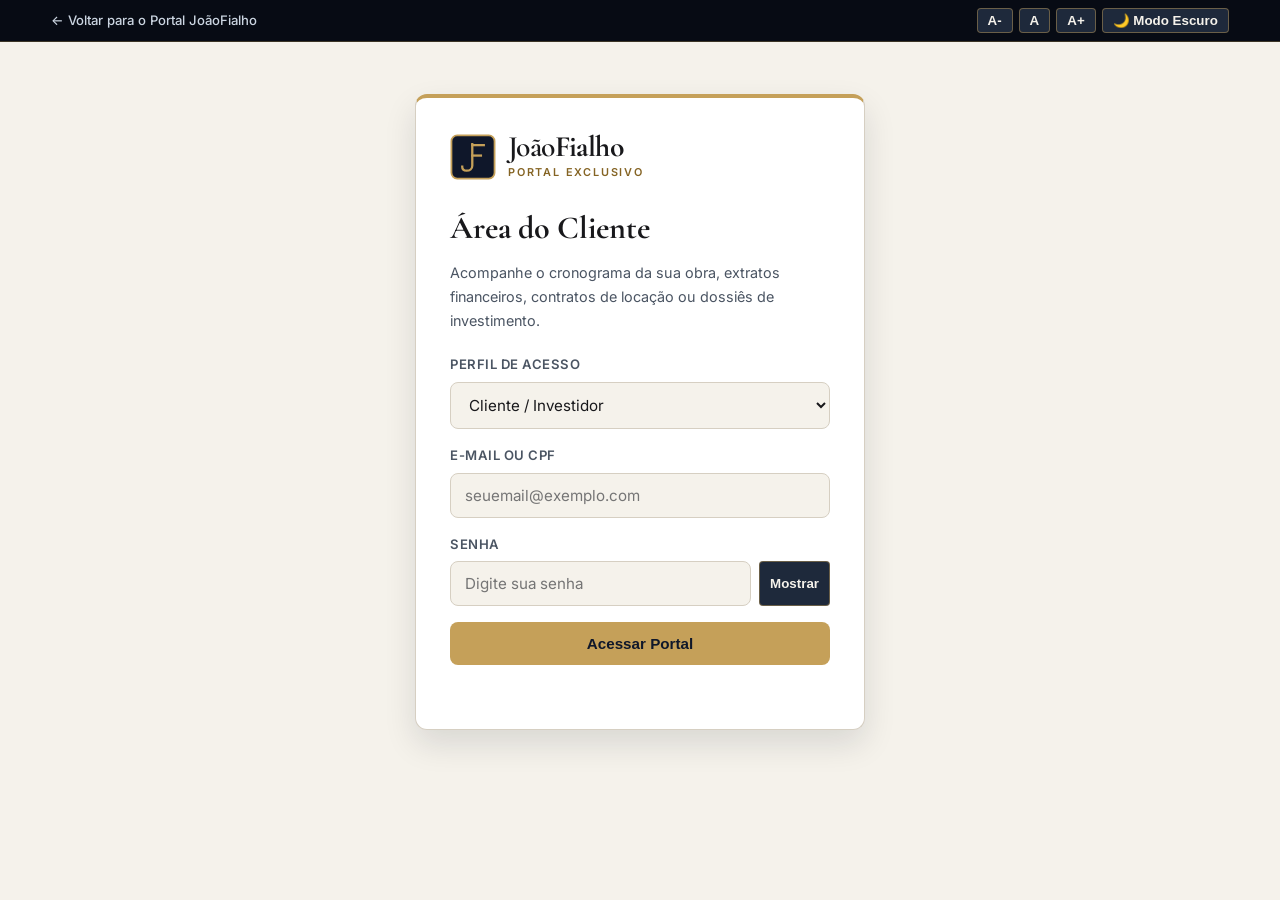
==== login.html @ 42f38933 "feat(branding): aplica identidade visual JoaoFialho (Rota B - Luxo e Exclusividade)" ====
<!DOCTYPE html>
<html lang="pt-BR" data-theme="light">
<head>
  <meta charset="UTF-8">
  <meta name="viewport" content="width=device-width, initial-scale=1.0">
  <title>Portal do Cliente | JoãoFialho Incorporações & Imóveis</title>
  <link rel="preconnect" href="https://fonts.googleapis.com">
  <link rel="preconnect" href="https://fonts.gstatic.com" crossorigin>
  <link href="https://fonts.googleapis.com/css2?family=Cormorant+Garamond:wght@600;700&family=Inter:wght@400;500;600;700&display=swap" rel="stylesheet">
  <link rel="stylesheet" href="./css/variables.css">
  <link rel="stylesheet" href="./css/style.css">
</head>
<body>

  <a href="#login-principal" class="skip-link">Pular para o formulário de acesso</a>

  <div class="a11y-bar" role="region" aria-label="Ferramentas de Acessibilidade">
    <div class="container a11y-bar__content">
      <a href="index.html" class="a11y-bar__label" style="text-decoration: none;">← Voltar para o Portal JoãoFialho</a>
      <div class="a11y-bar__controls">
        <button type="button" id="btn-font-decrease" class="btn-a11y" aria-label="Diminuir fonte">A-</button>
        <button type="button" id="btn-font-reset" class="btn-a11y" aria-label="Fonte padrão">A</button>
        <button type="button" id="btn-font-increase" class="btn-a11y" aria-label="Aumentar fonte">A+</button>
        <button type="button" id="btn-theme-toggle" class="btn-a11y" aria-pressed="false">🌙 Modo Escuro</button>
      </div>
    </div>
  </div>

  <main id="login-principal" class="login-wrapper">
    <section class="login-card" aria-labelledby="login-titulo">
      <a href="index.html" class="brand" style="margin-bottom: 20px;">
        <svg class="brand__monogram" viewBox="0 0 64 64" fill="none" aria-hidden="true">
          <rect x="2" y="2" width="60" height="60" rx="8" fill="#0F172A" stroke="#C5A059" stroke-width="2.5"/>
          <path d="M31 14V44C31 48.5 27.5 51 23 51C19.5 51 17 48.8 17 45.5" stroke="#C5A059" stroke-width="3.2" stroke-linecap="square"/>
          <path d="M31 15.5H47" stroke="#C5A059" stroke-width="3.2" stroke-linecap="square"/>
          <path d="M31 30H43" stroke="#C5A059" stroke-width="3.2" stroke-linecap="square"/>
        </svg>
        <div>
          <div class="brand__wordmark"><span>João</span><strong>Fialho</strong></div>
          <span class="brand__sub">Portal Exclusivo</span>
        </div>
      </a>

      <h1 id="login-titulo">Área do Cliente</h1>
      <p class="login-card__sub">Acompanhe o cronograma da sua obra, extratos financeiros, contratos de locação ou dossiês de investimento.</p>

      <form id="login-form" class="login-form">
        <div class="form-group">
          <label for="login-perfil">Perfil de Acesso</label>
          <select id="login-perfil">
            <option value="Cliente / Investidor">Cliente / Investidor</option>
            <option value="Locatário / Proprietário">Locatário / Proprietário</option>
            <option value="Corretor Associado (CRECI)">Corretor Associado (CRECI)</option>
          </select>
        </div>

        <div class="form-group">
          <label for="login-email">E-mail ou CPF</label>
          <input type="text" id="login-email" placeholder="seuemail@exemplo.com" required>
        </div>

        <div class="form-group">
          <label for="login-senha">Senha</label>
          <div class="password-row">
            <input type="password" id="login-senha" placeholder="Digite sua senha" required>
            <button type="button" id="btn-toggle-pass" class="btn-a11y" aria-label="Mostrar ou ocultar senha">Mostrar</button>
          </div>
        </div>

        <button type="submit" class="btn-cta">Acessar Portal</button>
        <p id="login-feedback" class="search-feedback" aria-live="polite"></p>
      </form>
    </section>
  </main>

  <script src="./js/main.js"></script>
</body>
</html>
---- css/variables.css ----
/* ==========================================================================
   TOKENS DE DESIGN — JOÃOFIAHLO (ROTA B: LUXO E EXCLUSIVIDADE)
   Por que: Transmitir solidez patrimonial, discrição e alto padrão através
   de Azul-Petróleo, Verde-Esmeralda, Dourado Champagne e Areia Travertino,
   preservando contraste WCAG 2.1 (AA/AAA) nos modos claro e escuro.
   ========================================================================== */

:root {
  --color-primary: #0F172A;
  --color-primary-deep: #070B14;
  --color-primary-hover: #1E293B;
  --color-secondary: #064E3B;
  --color-accent: #C5A059;
  --color-accent-hover: #B08B43;
  --color-accent-text: #856424;

  --bg-page: #F5F2EB;
  --bg-surface: #FFFFFF;
  --bg-surface-alt: #EBE6DC;
  --text-main: #18181B;
  --text-muted: #4B5563;
  --text-on-primary: #F5F2EB;
  --text-on-accent: #0F172A;
  --border-color: #D6CFC2;

  --badge-planta-bg: #FEF3C7;
  --badge-planta-text: #78350F;
  --badge-obras-bg: #E2E8F0;
  --badge-obras-text: #0F172A;
  --badge-pronto-bg: #DCFCE7;
  --badge-pronto-text: #064E3B;

  --font-display: 'Cormorant Garamond', Georgia, serif;
  --font-family-base: 'Inter', 'Segoe UI', system-ui, -apple-system, sans-serif;
  --font-size-root: 16px;
  --radius-sm: 4px;
  --radius-md: 8px;
  --radius-lg: 12px;
  --shadow-sm: 0 2px 10px rgba(15, 23, 42, 0.06);
  --shadow-card: 0 14px 32px rgba(15, 23, 42, 0.12);
}

[data-theme="dark"] {
  --color-accent-text: #E2C275;

  --bg-page: #090D16;
  --bg-surface: #111827;
  --bg-surface-alt: #182235;
  --text-main: #F5F2EB;
  --text-muted: #CBD5E1;
  --border-color: #2A364F;

  --badge-planta-bg: #78350F;
  --badge-planta-text: #FEF3C7;
  --badge-obras-bg: #1E293B;
  --badge-obras-text: #E2C275;
  --badge-pronto-bg: #064E3B;
  --badge-pronto-text: #D1FAE5;

  --shadow-sm: 0 2px 10px rgba(0, 0, 0, 0.40);
  --shadow-card: 0 14px 32px rgba(0, 0, 0, 0.60);
}
---- css/style.css ----
* {
  box-sizing: border-box;
  margin: 0;
  padding: 0;
}

html {
  font-size: var(--font-size-root);
  scroll-behavior: smooth;
}

body {
  font-family: var(--font-family-base);
  background-color: var(--bg-page);
  color: var(--text-main);
  line-height: 1.65;
  transition: background-color 0.25s ease, color 0.25s ease;
}

.container {
  width: 92%;
  max-width: 1200px;
  margin: 0 auto;
}

:focus-visible {
  outline: 3px solid var(--color-accent);
  outline-offset: 3px;
}

.skip-link {
  position: absolute;
  top: -100px;
  left: 16px;
  background: var(--color-accent);
  color: var(--text-on-accent);
  padding: 10px 18px;
  font-weight: 700;
  border-radius: var(--radius-md);
  text-decoration: none;
  z-index: 1000;
}

.skip-link:focus {
  top: 16px;
}

/* Barra de Acessibilidade */
.a11y-bar {
  background-color: var(--color-primary-deep);
  color: #E2E8F0;
  border-bottom: 1px solid rgba(197, 160, 89, 0.28);
  padding: 8px 0;
  font-size: 0.82rem;
}

.a11y-bar__content {
  display: flex;
  justify-content: space-between;
  align-items: center;
  flex-wrap: wrap;
  gap: 8px;
}

.a11y-bar__label {
  font-weight: 500;
  color: #CBD5E1;
}

.a11y-bar__controls {
  display: flex;
  gap: 6px;
  align-items: center;
}

.btn-a11y {
  background-color: #1E293B;
  color: #F5F2EB;
  border: 1px solid rgba(197, 160, 89, 0.45);
  padding: 4px 10px;
  border-radius: var(--radius-sm);
  font-weight: 600;
  cursor: pointer;
}

.btn-a11y:hover {
  border-color: var(--color-accent);
  color: var(--color-accent);
}

/* Cabeçalho Institucional JoãoFialho */
.site-header {
  background-color: var(--bg-surface);
  border-bottom: 1px solid var(--border-color);
  padding: 16px 0;
  position: sticky;
  top: 0;
  z-index: 900;
  box-shadow: var(--shadow-sm);
}

.site-header__content {
  display: flex;
  justify-content: space-between;
  align-items: center;
  flex-wrap: wrap;
  gap: 16px;
}

.brand {
  display: flex;
  align-items: center;
  gap: 12px;
  text-decoration: none;
  color: var(--text-main);
}

.brand__monogram {
  width: 46px;
  height: 46px;
  flex-shrink: 0;
}

.brand__wordmark {
  font-family: var(--font-display);
  font-size: 1.85rem;
  line-height: 1;
  letter-spacing: -0.02em;
}

.brand__wordmark span {
  font-weight: 600;
}

.brand__wordmark strong {
  font-weight: 700;
}

.brand__sub {
  display: block;
  font-family: var(--font-family-base);
  font-size: 0.68rem;
  font-weight: 600;
  text-transform: uppercase;
  letter-spacing: 1.8px;
  color: var(--color-accent-text);
  margin-top: 3px;
}

.main-nav__list {
  display: flex;
  list-style: none;
  gap: 24px;
  flex-wrap: wrap;
}

.main-nav__link {
  text-decoration: none;
  color: var(--text-main);
  font-weight: 500;
  font-size: 0.92rem;
  transition: color 0.2s ease;
}

.main-nav__link:hover {
  color: var(--color-accent-text);
}

.header-actions {
  display: flex;
  align-items: center;
  gap: 12px;
}

.btn-outline {
  border: 1px solid var(--color-accent);
  color: var(--text-main);
  background: transparent;
  text-decoration: none;
  padding: 9px 16px;
  border-radius: var(--radius-md);
  font-weight: 600;
  font-size: 0.88rem;
}

.btn-outline:hover {
  background-color: rgba(197, 160, 89, 0.12);
}

.btn-login {
  background-color: var(--color-primary);
  color: var(--text-on-primary);
  border: 1px solid var(--color-accent);
  text-decoration: none;
  padding: 9px 18px;
  border-radius: var(--radius-md);
  font-weight: 600;
  font-size: 0.88rem;
}

.btn-login:hover {
  background-color: var(--color-primary-hover);
}

/* Hero Banner Editorial */
.hero {
  background: linear-gradient(135deg, var(--color-primary-deep) 0%, var(--color-primary) 55%, var(--color-secondary) 100%);
  color: var(--text-on-primary);
  padding: 64px 0 76px;
  border-bottom: 3px solid var(--color-accent);
}

.hero__eyebrow {
  display: inline-block;
  border: 1px solid var(--color-accent);
  background-color: rgba(197, 160, 89, 0.14);
  color: #E2C275;
  font-weight: 600;
  font-size: 0.78rem;
  text-transform: uppercase;
  letter-spacing: 1.6px;
  padding: 6px 14px;
  border-radius: var(--radius-sm);
  margin-bottom: 18px;
}

.hero__title {
  font-family: var(--font-display);
  font-size: clamp(2.35rem, 4.5vw, 3.45rem);
  line-height: 1.1;
  max-width: 820px;
  margin-bottom: 16px;
  font-weight: 700;
}

.highlight-text {
  color: #E2C275;
  font-style: italic;
}

.hero__subtitle {
  font-size: 1.05rem;
  max-width: 660px;
  margin-bottom: 30px;
  color: #E2E8F0;
}

.hero__stats {
  display: flex;
  gap: 32px;
  flex-wrap: wrap;
  margin-bottom: 32px;
  padding-top: 16px;
  border-top: 1px solid rgba(197, 160, 89, 0.3);
}

.hero__stat strong {
  display: block;
  font-family: var(--font-display);
  font-size: 1.85rem;
  color: #E2C275;
  line-height: 1.1;
}

.hero__stat span {
  font-size: 0.84rem;
  color: #CBD5E1;
}

/* Barra de Pesquisa WImóveis + Acabamento Alto Padrão */
.search-widget {
  background-color: var(--bg-surface);
  color: var(--text-main);
  border-radius: var(--radius-lg);
  padding: 26px;
  box-shadow: var(--shadow-card);
  border: 1px solid var(--border-color);
}

.search-tabs {
  display: flex;
  gap: 8px;
  margin-bottom: 20px;
  border-bottom: 1px solid var(--border-color);
  padding-bottom: 12px;
  flex-wrap: wrap;
}

.search-tab {
  background-color: transparent;
  color: var(--text-muted);
  border: 1px solid transparent;
  padding: 8px 18px;
  border-radius: var(--radius-md);
  font-weight: 600;
  font-size: 0.92rem;
  cursor: pointer;
}

.search-tab.is-active {
  background-color: var(--color-primary);
  color: #F5F2EB;
  border-color: var(--color-accent);
}

.search-form {
  display: grid;
  grid-template-columns: 1.4fr 1fr 1fr auto;
  gap: 14px;
  align-items: end;
}

@media (max-width: 860px) {
  .search-form {
    grid-template-columns: 1fr;
  }
}

.form-group {
  display: flex;
  flex-direction: column;
  gap: 6px;
}

.form-group label {
  font-weight: 600;
  font-size: 0.82rem;
  text-transform: uppercase;
  letter-spacing: 0.5px;
  color: var(--text-muted);
}

.form-group input,
.form-group select,
.form-group textarea {
  padding: 12px 14px;
  border: 1px solid var(--border-color);
  border-radius: var(--radius-md);
  background-color: var(--bg-page);
  color: var(--text-main);
  font-size: 0.95rem;
  font-family: inherit;
}

.btn-cta {
  display: inline-block;
  background-color: var(--color-accent);
  color: var(--text-on-accent);
  border: none;
  padding: 13px 26px;
  border-radius: var(--radius-md);
  font-size: 0.95rem;
  font-weight: 700;
  text-decoration: none;
  cursor: pointer;
  transition: background-color 0.2s ease;
  white-space: nowrap;
}

.btn-cta:hover {
  background-color: var(--color-accent-hover);
}

.search-feedback {
  margin-top: 14px;
  font-weight: 600;
  font-size: 0.9rem;
  color: var(--color-accent-text);
}

/* Seções */
.section {
  padding: 68px 0;
}

.section--alt {
  background-color: var(--bg-surface-alt);
  border-top: 1px solid var(--border-color);
  border-bottom: 1px solid var(--border-color);
}

.section-header {
  display: flex;
  justify-content: space-between;
  align-items: flex-end;
  flex-wrap: wrap;
  gap: 16px;
  margin-bottom: 36px;
}

.section-header__tag {
  display: inline-block;
  font-size: 0.78rem;
  font-weight: 700;
  text-transform: uppercase;
  letter-spacing: 1.5px;
  color: var(--color-accent-text);
  margin-bottom: 6px;
}

.section-header__title {
  font-family: var(--font-display);
  font-size: 2.25rem;
  font-weight: 700;
  line-height: 1.15;
  color: var(--text-main);
}

.section-header__desc {
  color: var(--text-muted);
  max-width: 580px;
  font-size: 0.96rem;
}

/* Carrossel de Lançamentos */
.carousel {
  background-color: var(--bg-surface);
  border: 1px solid var(--border-color);
  border-radius: var(--radius-lg);
  overflow: hidden;
  box-shadow: var(--shadow-card);
}

.carousel__slide {
  display: none;
  grid-template-columns: 1.15fr 1fr;
}

.carousel__slide.is-active {
  display: grid;
}

@media (max-width: 820px) {
  .carousel__slide.is-active {
    grid-template-columns: 1fr;
  }
}

.carousel__visual {
  min-height: 330px;
  display: flex;
  align-items: center;
  justify-content: center;
  padding: 28px;
}

.carousel__visual--1 {
  background: linear-gradient(135deg, #070B14, #0F172A);
}

.carousel__visual--2 {
  background: linear-gradient(135deg, #064E3B, #0F172A);
}

.carousel__visual--3 {
  background: linear-gradient(135deg, #1E293B, #070B14);
}

.carousel__body {
  padding: 36px;
  display: flex;
  flex-direction: column;
  justify-content: center;
  gap: 14px;
}

.stage-badge {
  display: inline-block;
  width: fit-content;
  padding: 5px 12px;
  border-radius: var(--radius-sm);
  font-size: 0.75rem;
  font-weight: 700;
  text-transform: uppercase;
  letter-spacing: 0.6px;
}

.stage-badge--planta {
  background-color: var(--badge-planta-bg);
  color: var(--badge-planta-text);
}

.stage-badge--obras {
  background-color: var(--badge-obras-bg);
  color: var(--badge-obras-text);
}

.stage-badge--pronto {
  background-color: var(--badge-pronto-bg);
  color: var(--badge-pronto-text);
}

.carousel__title {
  font-family: var(--font-display);
  font-size: 1.95rem;
  font-weight: 700;
  line-height: 1.15;
}

.carousel__location {
  font-weight: 600;
  font-size: 0.9rem;
  color: var(--color-accent-text);
}

.carousel__specs {
  display: flex;
  gap: 18px;
  flex-wrap: wrap;
  font-size: 0.88rem;
  font-weight: 600;
  padding: 12px 0;
  border-top: 1px solid var(--border-color);
  border-bottom: 1px solid var(--border-color);
}

.carousel__controls {
  display: flex;
  justify-content: space-between;
  align-items: center;
  padding: 14px 28px;
  background-color: var(--bg-surface-alt);
  border-top: 1px solid var(--border-color);
}

.carousel__dots {
  display: flex;
  gap: 8px;
}

.carousel__dot {
  width: 11px;
  height: 11px;
  border-radius: 50%;
  border: 2px solid var(--color-accent);
  background: transparent;
  cursor: pointer;
}

.carousel__dot.is-active {
  background-color: var(--color-accent);
}

.carousel__arrows {
  display: flex;
  gap: 8px;
}

.btn-carousel {
  background-color: var(--bg-surface);
  color: var(--text-main);
  border: 1px solid var(--border-color);
  padding: 6px 14px;
  border-radius: var(--radius-sm);
  font-weight: 600;
  font-size: 0.86rem;
  cursor: pointer;
}

.btn-carousel:hover {
  border-color: var(--color-accent);
}

/* Grade de Imóveis */
.properties-grid {
  display: grid;
  grid-template-columns: repeat(auto-fill, minmax(335px, 1fr));
  gap: 24px;
}

.property-card {
  background-color: var(--bg-surface);
  border: 1px solid var(--border-color);
  border-radius: var(--radius-lg);
  overflow: hidden;
  box-shadow: var(--shadow-sm);
  display: flex;
  flex-direction: column;
  transition: transform 0.2s ease, box-shadow 0.2s ease;
}

.property-card:hover {
  transform: translateY(-4px);
  box-shadow: var(--shadow-card);
}

.property-card.is-hidden {
  display: none;
}

.property-card__media {
  position: relative;
  height: 190px;
  background: linear-gradient(135deg, #0F172A, #1E293B);
  display: flex;
  align-items: center;
  justify-content: center;
  padding: 16px;
  border-bottom: 2px solid var(--color-accent);
}

.property-card__tag {
  position: absolute;
  top: 12px;
  left: 12px;
  background-color: var(--color-accent);
  color: var(--text-on-accent);
  font-size: 0.72rem;
  font-weight: 700;
  padding: 4px 10px;
  border-radius: var(--radius-sm);
  text-transform: uppercase;
  letter-spacing: 0.5px;
}

.btn-fav {
  position: absolute;
  top: 12px;
  right: 12px;
  background-color: rgba(15, 23, 42, 0.85);
  color: #F5F2EB;
  border: 1px solid var(--color-accent);
  width: 36px;
  height: 36px;
  border-radius: 50%;
  font-size: 1.05rem;
  cursor: pointer;
  display: flex;
  align-items: center;
  justify-content: center;
}

.btn-fav.is-saved {
  background-color: var(--color-accent);
  color: var(--text-on-accent);
}

.property-card__body {
  padding: 22px;
  display: flex;
  flex-direction: column;
  gap: 10px;
  flex: 1;
}

.property-card__neighborhood {
  font-size: 0.78rem;
  font-weight: 700;
  color: var(--color-accent-text);
  text-transform: uppercase;
  letter-spacing: 0.8px;
}

.property-card__title {
  font-family: var(--font-display);
  font-size: 1.4rem;
  font-weight: 700;
  line-height: 1.2;
}

.property-card__address {
  font-size: 0.88rem;
  color: var(--text-muted);
}

.property-card__features {
  display: flex;
  gap: 14px;
  flex-wrap: wrap;
  font-size: 0.84rem;
  font-weight: 600;
  color: var(--text-muted);
  padding: 10px 0;
  border-top: 1px solid var(--border-color);
  border-bottom: 1px solid var(--border-color);
}

.property-card__footer {
  display: flex;
  justify-content: space-between;
  align-items: center;
  margin-top: auto;
  padding-top: 8px;
}

.property-card__price strong {
  display: block;
  font-size: 1.2rem;
  color: var(--text-main);
}

.property-card__price span {
  font-size: 0.78rem;
  color: var(--text-muted);
}

.btn-card {
  background-color: var(--color-primary);
  color: #F5F2EB;
  border: 1px solid var(--color-accent);
  padding: 9px 14px;
  border-radius: var(--radius-md);
  font-weight: 600;
  font-size: 0.84rem;
  cursor: pointer;
}

.btn-card:hover {
  background-color: var(--color-primary-hover);
}

/* Cartões Explicativos */
.info-grid {
  display: grid;
  grid-template-columns: repeat(auto-fit, minmax(250px, 1fr));
  gap: 22px;
}

.info-card {
  background-color: var(--bg-surface);
  border: 1px solid var(--border-color);
  border-top: 3px solid var(--color-accent);
  border-radius: var(--radius-lg);
  padding: 26px;
  box-shadow: var(--shadow-sm);
}

.info-card__icon {
  font-family: var(--font-display);
  font-size: 1.65rem;
  font-weight: 700;
  color: var(--color-accent-text);
  margin-bottom: 10px;
}

.info-card h3 {
  font-family: var(--font-display);
  font-size: 1.35rem;
  margin-bottom: 8px;
}

.info-card p {
  font-size: 0.9rem;
  color: var(--text-muted);
}

/* Seção de Contato */
.contact-layout {
  display: grid;
  grid-template-columns: 1fr 1.2fr;
  gap: 32px;
  align-items: start;
}

@media (max-width: 820px) {
  .contact-layout {
    grid-template-columns: 1fr;
  }
}

.contact-panel {
  background: linear-gradient(145deg, var(--color-primary-deep), var(--color-primary));
  color: #F5F2EB;
  padding: 36px;
  border-radius: var(--radius-lg);
  border: 1px solid var(--color-accent);
}

.contact-panel h2 {
  font-family: var(--font-display);
  font-size: 2rem;
  margin-bottom: 12px;
  color: #E2C275;
}

.contact-panel p {
  color: #CBD5E1;
  margin-bottom: 22px;
  font-size: 0.95rem;
}

.contact-list {
  list-style: none;
  display: flex;
  flex-direction: column;
  gap: 12px;
  font-size: 0.92rem;
}

.contact-form-card {
  background-color: var(--bg-surface);
  border: 1px solid var(--border-color);
  border-radius: var(--radius-lg);
  padding: 30px;
  box-shadow: var(--shadow-card);
}

.contact-form-grid {
  display: grid;
  grid-template-columns: 1fr 1fr;
  gap: 14px;
}

@media (max-width: 600px) {
  .contact-form-grid {
    grid-template-columns: 1fr;
  }
}

.contact-form-grid .full-span {
  grid-column: 1 / -1;
}

/* Rodapé Corporativo */
.site-footer {
  background-color: var(--color-primary-deep);
  color: #F5F2EB;
  padding: 56px 0 24px;
  border-top: 3px solid var(--color-accent);
}

.footer-grid {
  display: grid;
  grid-template-columns: 1.4fr 1fr 1fr 1fr;
  gap: 28px;
  margin-bottom: 36px;
}

@media (max-width: 860px) {
  .footer-grid {
    grid-template-columns: 1fr 1fr;
  }
}

@media (max-width: 540px) {
  .footer-grid {
    grid-template-columns: 1fr;
  }
}

.footer-col h3 {
  font-size: 0.85rem;
  color: #E2C275;
  margin-bottom: 14px;
  text-transform: uppercase;
  letter-spacing: 1.2px;
}

.footer-col p,
.footer-col li {
  font-size: 0.88rem;
  color: #CBD5E1;
  margin-bottom: 8px;
}

.footer-col ul {
  list-style: none;
}

.footer-col a {
  color: #CBD5E1;
  text-decoration: none;
}

.footer-col a:hover {
  color: #E2C275;
}

.footer-bottom {
  border-top: 1px solid rgba(197, 160, 89, 0.25);
  padding-top: 20px;
  display: flex;
  justify-content: space-between;
  flex-wrap: wrap;
  gap: 12px;
  font-size: 0.82rem;
  color: #94A3B8;
}

/* Página de Login */
.login-wrapper {
  min-height: calc(100vh - 160px);
  display: flex;
  align-items: center;
  justify-content: center;
  padding: 48px 16px;
}

.login-card {
  width: 100%;
  max-width: 450px;
  background-color: var(--bg-surface);
  border: 1px solid var(--border-color);
  border-top: 4px solid var(--color-accent);
  border-radius: var(--radius-lg);
  padding: 34px;
  box-shadow: var(--shadow-card);
}

.login-card h1 {
  font-family: var(--font-display);
  font-size: 2rem;
  margin-bottom: 6px;
}

.login-card__sub {
  color: var(--text-muted);
  font-size: 0.9rem;
  margin-bottom: 22px;
}

.login-form {
  display: flex;
  flex-direction: column;
  gap: 16px;
}

.password-row {
  display: flex;
  gap: 8px;
}

.password-row input {
  flex: 1;
}
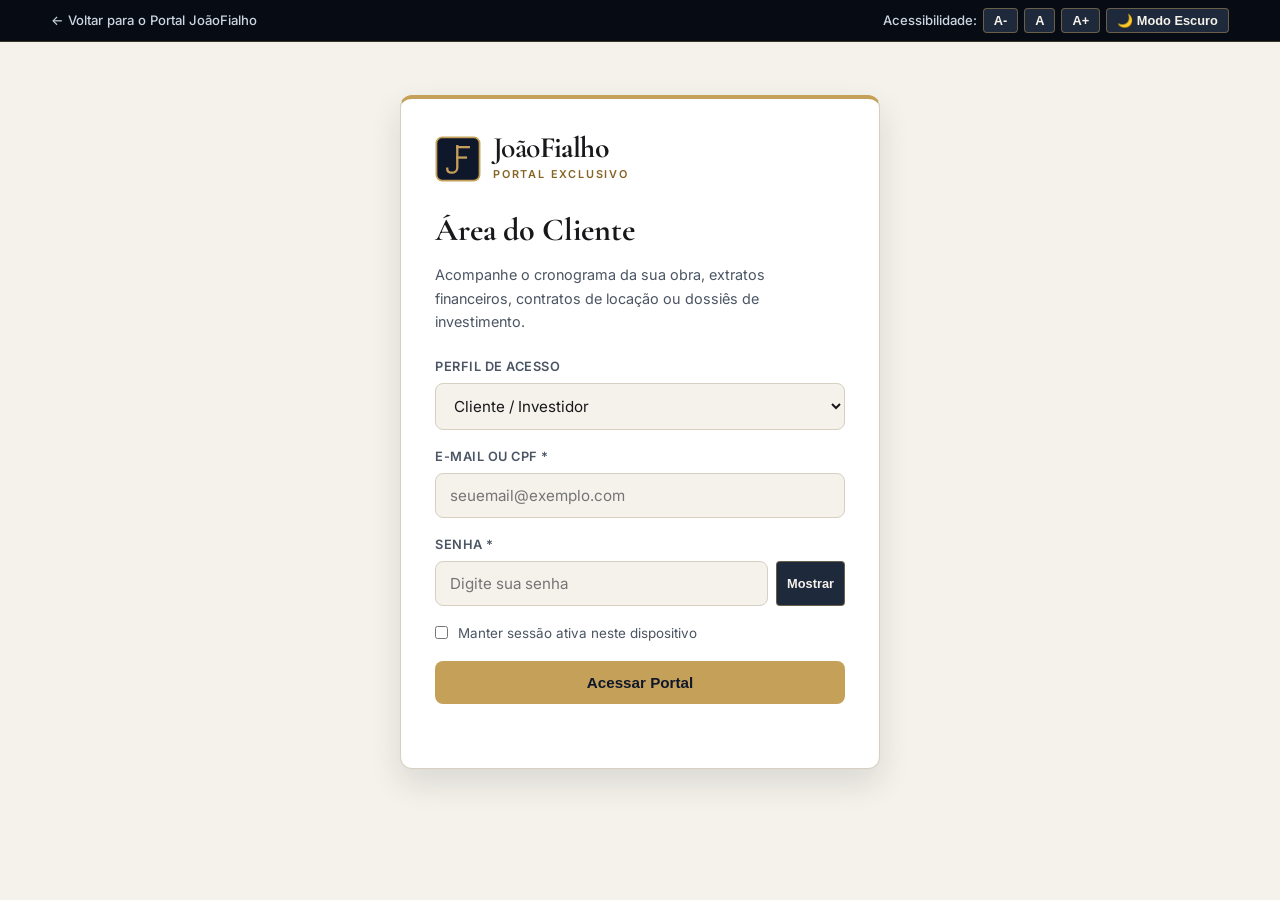
==== commit b9818e1c: "feat: conclui portal completo JoaoFialho (carrossel, vitrine, favoritos, contato e login)" ====
--- a/login.html
+++ b/login.html
@@ -18,6 +18,7 @@
     <div class="container a11y-bar__content">
       <a href="index.html" class="a11y-bar__label" style="text-decoration: none;">← Voltar para o Portal JoãoFialho</a>
       <div class="a11y-bar__controls">
+        <span class="a11y-bar__label">Acessibilidade:</span>
         <button type="button" id="btn-font-decrease" class="btn-a11y" aria-label="Diminuir fonte">A-</button>
         <button type="button" id="btn-font-reset" class="btn-a11y" aria-label="Fonte padrão">A</button>
         <button type="button" id="btn-font-increase" class="btn-a11y" aria-label="Aumentar fonte">A+</button>
@@ -55,21 +56,31 @@
         </div>
 
         <div class="form-group">
-          <label for="login-email">E-mail ou CPF</label>
+          <label for="login-email">E-mail ou CPF *</label>
           <input type="text" id="login-email" placeholder="seuemail@exemplo.com" required>
         </div>
 
         <div class="form-group">
-          <label for="login-senha">Senha</label>
+          <label for="login-senha">Senha *</label>
           <div class="password-row">
             <input type="password" id="login-senha" placeholder="Digite sua senha" required>
             <button type="button" id="btn-toggle-pass" class="btn-a11y" aria-label="Mostrar ou ocultar senha">Mostrar</button>
           </div>
         </div>
 
+        <div class="checkbox-row">
+          <input type="checkbox" id="login-lembrar">
+          <label for="login-lembrar">Manter sessão ativa neste dispositivo</label>
+        </div>
+
         <button type="submit" class="btn-cta">Acessar Portal</button>
         <p id="login-feedback" class="search-feedback" aria-live="polite"></p>
       </form>
+
+      <div id="portal-preview" class="portal-preview" hidden>
+        <h2 id="portal-preview-title">Resumo da Carteira</h2>
+        <ul id="portal-preview-list"></ul>
+      </div>
     </section>
   </main>
 
--- a/css/variables.css
+++ b/css/variables.css
@@ -1,10 +1,3 @@
-/* ==========================================================================
-   TOKENS DE DESIGN — JOÃOFIAHLO (ROTA B: LUXO E EXCLUSIVIDADE)
-   Por que: Transmitir solidez patrimonial, discrição e alto padrão através
-   de Azul-Petróleo, Verde-Esmeralda, Dourado Champagne e Areia Travertino,
-   preservando contraste WCAG 2.1 (AA/AAA) nos modos claro e escuro.
-   ========================================================================== */
-
 :root {
   --color-primary: #0F172A;
   --color-primary-deep: #070B14;
--- a/css/style.css
+++ b/css/style.css
@@ -71,6 +71,7 @@
   display: flex;
   gap: 6px;
   align-items: center;
+  flex-wrap: wrap;
 }
 
 .btn-a11y {
@@ -80,6 +81,7 @@
   padding: 4px 10px;
   border-radius: var(--radius-sm);
   font-weight: 600;
+  font-size: 0.8rem;
   cursor: pointer;
 }
 
@@ -150,7 +152,7 @@
 .main-nav__list {
   display: flex;
   list-style: none;
-  gap: 24px;
+  gap: 22px;
   flex-wrap: wrap;
 }
 
@@ -169,7 +171,7 @@
 .header-actions {
   display: flex;
   align-items: center;
-  gap: 12px;
+  gap: 10px;
 }
 
 .btn-outline {
@@ -177,14 +179,16 @@
   color: var(--text-main);
   background: transparent;
   text-decoration: none;
-  padding: 9px 16px;
+  padding: 9px 15px;
   border-radius: var(--radius-md);
   font-weight: 600;
-  font-size: 0.88rem;
-}
-
-.btn-outline:hover {
-  background-color: rgba(197, 160, 89, 0.12);
+  font-size: 0.86rem;
+  cursor: pointer;
+}
+
+.btn-outline:hover,
+.btn-outline.is-active {
+  background-color: rgba(197, 160, 89, 0.16);
 }
 
 .btn-login {
@@ -195,7 +199,7 @@
   padding: 9px 18px;
   border-radius: var(--radius-md);
   font-weight: 600;
-  font-size: 0.88rem;
+  font-size: 0.86rem;
 }
 
 .btn-login:hover {
@@ -206,7 +210,7 @@
 .hero {
   background: linear-gradient(135deg, var(--color-primary-deep) 0%, var(--color-primary) 55%, var(--color-secondary) 100%);
   color: var(--text-on-primary);
-  padding: 64px 0 76px;
+  padding: 60px 0 72px;
   border-bottom: 3px solid var(--color-accent);
 }
 
@@ -226,7 +230,7 @@
 
 .hero__title {
   font-family: var(--font-display);
-  font-size: clamp(2.35rem, 4.5vw, 3.45rem);
+  font-size: clamp(2.3rem, 4.4vw, 3.4rem);
   line-height: 1.1;
   max-width: 820px;
   margin-bottom: 16px;
@@ -239,9 +243,9 @@
 }
 
 .hero__subtitle {
-  font-size: 1.05rem;
-  max-width: 660px;
-  margin-bottom: 30px;
+  font-size: 1.04rem;
+  max-width: 670px;
+  margin-bottom: 28px;
   color: #E2E8F0;
 }
 
@@ -267,7 +271,7 @@
   color: #CBD5E1;
 }
 
-/* Barra de Pesquisa WImóveis + Acabamento Alto Padrão */
+/* Widget de Pesquisa WAI-ARIA */
 .search-widget {
   background-color: var(--bg-surface);
   color: var(--text-main);
@@ -324,7 +328,7 @@
 
 .form-group label {
   font-weight: 600;
-  font-size: 0.82rem;
+  font-size: 0.8rem;
   text-transform: uppercase;
   letter-spacing: 0.5px;
   color: var(--text-muted);
@@ -347,7 +351,7 @@
   background-color: var(--color-accent);
   color: var(--text-on-accent);
   border: none;
-  padding: 13px 26px;
+  padding: 13px 24px;
   border-radius: var(--radius-md);
   font-size: 0.95rem;
   font-weight: 700;
@@ -368,7 +372,7 @@
   color: var(--color-accent-text);
 }
 
-/* Seções */
+/* Seções Gerais */
 .section {
   padding: 68px 0;
 }
@@ -385,7 +389,7 @@
   align-items: flex-end;
   flex-wrap: wrap;
   gap: 16px;
-  margin-bottom: 36px;
+  margin-bottom: 34px;
 }
 
 .section-header__tag {
@@ -400,7 +404,7 @@
 
 .section-header__title {
   font-family: var(--font-display);
-  font-size: 2.25rem;
+  font-size: 2.2rem;
   font-weight: 700;
   line-height: 1.15;
   color: var(--text-main);
@@ -409,10 +413,10 @@
 .section-header__desc {
   color: var(--text-muted);
   max-width: 580px;
-  font-size: 0.96rem;
-}
-
-/* Carrossel de Lançamentos */
+  font-size: 0.95rem;
+}
+
+/* Carrossel de Empreendimentos */
 .carousel {
   background-color: var(--bg-surface);
   border: 1px solid var(--border-color);
@@ -441,7 +445,16 @@
   display: flex;
   align-items: center;
   justify-content: center;
-  padding: 28px;
+  padding: 24px;
+  overflow: hidden;
+}
+
+.carousel__visual img {
+  width: 100%;
+  max-width: 420px;
+  height: auto;
+  border-radius: var(--radius-md);
+  border: 1px solid rgba(197, 160, 89, 0.45);
 }
 
 .carousel__visual--1 {
@@ -521,16 +534,19 @@
   padding: 14px 28px;
   background-color: var(--bg-surface-alt);
   border-top: 1px solid var(--border-color);
+  flex-wrap: wrap;
+  gap: 12px;
 }
 
 .carousel__dots {
   display: flex;
-  gap: 8px;
+  align-items: center;
+  gap: 10px;
 }
 
 .carousel__dot {
-  width: 11px;
-  height: 11px;
+  width: 12px;
+  height: 12px;
   border-radius: 50%;
   border: 2px solid var(--color-accent);
   background: transparent;
@@ -539,6 +555,13 @@
 
 .carousel__dot.is-active {
   background-color: var(--color-accent);
+}
+
+.carousel__counter {
+  font-size: 0.82rem;
+  font-weight: 600;
+  color: var(--text-muted);
+  margin-left: 8px;
 }
 
 .carousel__arrows {
@@ -561,7 +584,27 @@
   border-color: var(--color-accent);
 }
 
-/* Grade de Imóveis */
+/* Barra de Controle da Vitrine */
+.vitrine-toolbar {
+  display: flex;
+  justify-content: space-between;
+  align-items: center;
+  flex-wrap: wrap;
+  gap: 12px;
+  margin-bottom: 24px;
+  padding: 12px 16px;
+  background-color: var(--bg-surface);
+  border: 1px solid var(--border-color);
+  border-radius: var(--radius-md);
+}
+
+.vitrine-toolbar__actions {
+  display: flex;
+  gap: 10px;
+  flex-wrap: wrap;
+}
+
+/* Grade de Cartões de Imóveis */
 .properties-grid {
   display: grid;
   grid-template-columns: repeat(auto-fill, minmax(335px, 1fr));
@@ -590,13 +633,19 @@
 
 .property-card__media {
   position: relative;
-  height: 190px;
+  height: 195px;
   background: linear-gradient(135deg, #0F172A, #1E293B);
   display: flex;
   align-items: center;
   justify-content: center;
-  padding: 16px;
+  overflow: hidden;
   border-bottom: 2px solid var(--color-accent);
+}
+
+.property-card__media img {
+  width: 100%;
+  height: 100%;
+  object-fit: cover;
 }
 
 .property-card__tag {
@@ -617,7 +666,7 @@
   position: absolute;
   top: 12px;
   right: 12px;
-  background-color: rgba(15, 23, 42, 0.85);
+  background-color: rgba(15, 23, 42, 0.88);
   color: #F5F2EB;
   border: 1px solid var(--color-accent);
   width: 36px;
@@ -681,11 +730,12 @@
   align-items: center;
   margin-top: auto;
   padding-top: 8px;
+  gap: 10px;
 }
 
 .property-card__price strong {
   display: block;
-  font-size: 1.2rem;
+  font-size: 1.18rem;
   color: var(--text-main);
 }
 
@@ -707,6 +757,15 @@
 
 .btn-card:hover {
   background-color: var(--color-primary-hover);
+}
+
+.empty-state {
+  background-color: var(--bg-surface);
+  border: 1px dashed var(--color-accent);
+  border-radius: var(--radius-lg);
+  padding: 36px 24px;
+  text-align: center;
+  margin-top: 16px;
 }
 
 /* Cartões Explicativos */
@@ -744,10 +803,10 @@
   color: var(--text-muted);
 }
 
-/* Seção de Contato */
+/* Seção de Contato com Formulário */
 .contact-layout {
   display: grid;
-  grid-template-columns: 1fr 1.2fr;
+  grid-template-columns: 1fr 1.25fr;
   gap: 32px;
   align-items: start;
 }
@@ -811,6 +870,19 @@
   grid-column: 1 / -1;
 }
 
+.checkbox-row {
+  display: flex;
+  align-items: flex-start;
+  gap: 10px;
+  font-size: 0.84rem;
+  color: var(--text-muted);
+}
+
+.checkbox-row input {
+  margin-top: 4px;
+  accent-color: var(--color-primary);
+}
+
 /* Rodapé Corporativo */
 .site-footer {
   background-color: var(--color-primary-deep);
@@ -879,7 +951,7 @@
 
 /* Página de Login */
 .login-wrapper {
-  min-height: calc(100vh - 160px);
+  min-height: calc(100vh - 120px);
   display: flex;
   align-items: center;
   justify-content: center;
@@ -888,7 +960,7 @@
 
 .login-card {
   width: 100%;
-  max-width: 450px;
+  max-width: 480px;
   background-color: var(--bg-surface);
   border: 1px solid var(--border-color);
   border-top: 4px solid var(--color-accent);
@@ -923,3 +995,25 @@
 .password-row input {
   flex: 1;
 }
+
+.portal-preview {
+  margin-top: 20px;
+  padding: 18px;
+  background-color: var(--bg-surface-alt);
+  border: 1px solid var(--color-accent);
+  border-radius: var(--radius-md);
+}
+
+.portal-preview h2 {
+  font-family: var(--font-display);
+  font-size: 1.35rem;
+  margin-bottom: 8px;
+}
+
+.portal-preview ul {
+  list-style: none;
+  font-size: 0.86rem;
+  display: flex;
+  flex-direction: column;
+  gap: 6px;
+}
